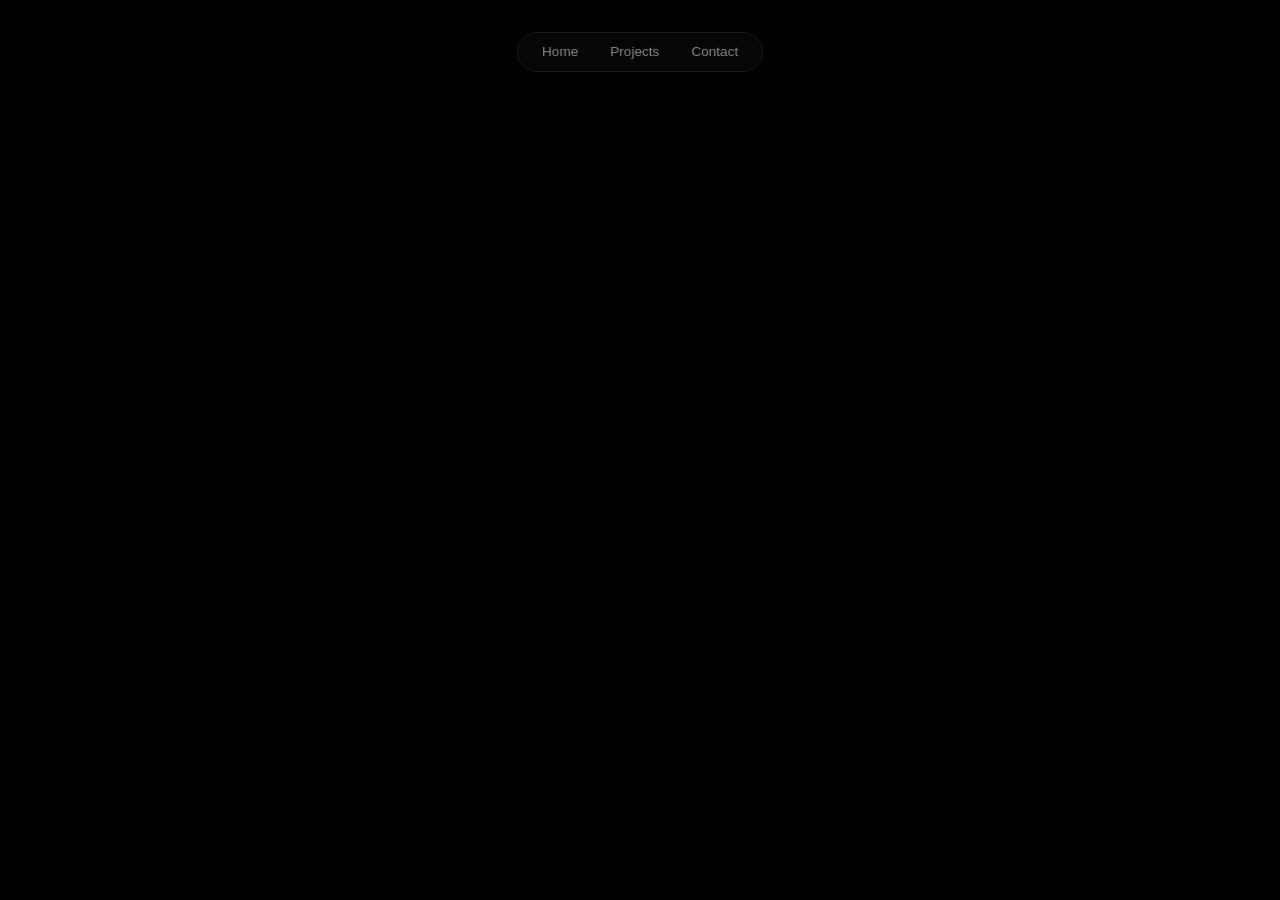
==== index.html @ b0d81fe2 "Update index.html" ====
<!DOCTYPE html>
<html lang="en">
<head>
    <meta charset="UTF-8">
    <meta name="viewport" content="width=device-width, initial-scale=1.0">
    <title>Dev Portfolio</title>
    <style>
        :root {
            --bg-color: #000000;
            --surface-color: #0a0a0a;
            --surface-border: #1f1f1f;
            --text-main: #f5f5f5;
            --text-muted: #888888;
            --accent-color: #ffffff; 
            --font-sans: 'Inter', -apple-system, BlinkMacSystemFont, "Segoe UI", Roboto, sans-serif;
            --font-mono: 'JetBrains Mono', 'Fira Code', 'Courier New', Courier, monospace;
        }

        * {
            margin: 0;
            padding: 0;
            box-sizing: border-box;
        }

        body {
            background-color: var(--bg-color);
            color: var(--text-main);
            font-family: var(--font-sans);
            line-height: 1.6;
            -webkit-font-smoothing: antialiased;
        }

        /* Floating Navbar (The Vercel App Vibe) */
        nav {
            position: fixed;
            top: 2rem;
            left: 50%;
            transform: translateX(-50%);
            background: rgba(10, 10, 10, 0.6);
            backdrop-filter: blur(12px);
            -webkit-backdrop-filter: blur(12px);
            border: 1px solid var(--surface-border);
            padding: 0.5rem 1.5rem;
            border-radius: 99px;
            z-index: 1000;
            display: flex;
            gap: 2rem;
            box-shadow: 0 4px 24px rgba(0,0,0,0.4);
        }

        .nav-links a {
            color: var(--text-muted);
            text-decoration: none;
            font-size: 0.85rem;
            font-weight: 500;
            transition: color 0.3s ease;
        }

        .nav-links a:hover {
            color: var(--text-main);
        }

        /* Layout & Containers */
        .container {
            max-width: 800px; /* Tighter width for that minimalist centered feel */
            margin: 0 auto;
            padding: 0 2rem;
        }

        section {
            padding: 8rem 0 4rem 0;
            min-height: 100vh;
            display: flex;
            flex-direction: column;
            justify-content: center;
        }

        /* Hero Section - Centered & Minimal */
        .hero {
            text-align: center;
            align-items: center;
        }

        .greeting {
            font-family: var(--font-mono);
            color: var(--text-muted);
            font-size: 0.9rem;
            margin-bottom: 1rem;
            letter-spacing: 0.05em;
        }

        .hero h1 {
            font-size: 4rem;
            font-weight: 700;
            line-height: 1.1;
            letter-spacing: -0.04em;
            margin-bottom: 1.5rem;
        }

        .hero p {
            color: var(--text-muted);
            font-size: 1.1rem;
            max-width: 500px;
            margin: 0 auto 2.5rem auto;
        }

        .btn {
            display: inline-block;
            padding: 0.75rem 1.5rem;
            background: var(--text-main);
            color: var(--bg-color);
            text-decoration: none;
            border-radius: 8px;
            font-weight: 500;
            font-size: 0.9rem;
            transition: transform 0.2s ease, opacity 0.2s ease;
        }

        .btn:hover {
            opacity: 0.9;
            transform: translateY(-2px);
        }

        /* Projects Layout */
        .section-header {
            margin-bottom: 3rem;
        }

        .section-header h2 {
            font-size: 2rem;
            letter-spacing: -0.02em;
        }

        .projects-grid {
            display: grid;
            grid-template-columns: repeat(auto-fit, minmax(320px, 1fr));
            gap: 1.5rem;
        }

        .project-card {
            background: var(--surface-color);
            border: 1px solid var(--surface-border);
            padding: 2rem;
            border-radius: 12px;
            text-decoration: none;
            color: inherit;
            display: flex;
            flex-direction: column;
            transition: border-color 0.3s ease, background 0.3s ease;
        }

        .project-card:hover {
            border-color: #444;
            background: #111;
        }

        .project-header {
            display: flex;
            justify-content: space-between;
            align-items: center;
            margin-bottom: 1rem;
        }

        .project-header h3 {
            font-size: 1.2rem;
            font-weight: 600;
        }

        .project-card p {
            color: var(--text-muted);
            font-size: 0.9rem;
            margin-bottom: 2rem;
            flex-grow: 1;
        }

        .tags {
            display: flex;
            flex-wrap: wrap;
            gap: 0.5rem;
        }

        .tag {
            font-family: var(--font-mono);
            font-size: 0.75rem;
            color: var(--text-muted);
        }
        
        .tag::before {
            content: '#';
            opacity: 0.5;
        }

        /* Footer */
        footer {
            text-align: center;
            padding: 4rem 0;
            border-top: 1px solid var(--surface-border);
            color: var(--text-muted);
            font-size: 0.9rem;
            margin-top: 4rem;
        }

        /* Responsive */
        @media (max-width: 600px) {
            nav {
                width: 90%;
                justify-content: center;
                gap: 1.2rem;
                padding: 0.75rem 1rem;
            }
            .hero h1 { font-size: 3rem; }
            section { min-height: auto; padding: 6rem 0; }
        }
    </style>
</head>
<body>

    <nav class="nav-links">
        <a href="#home">Home</a>
        <a href="#projects">Projects</a>
        <a href="#contact">Contact</a>
    </nav>
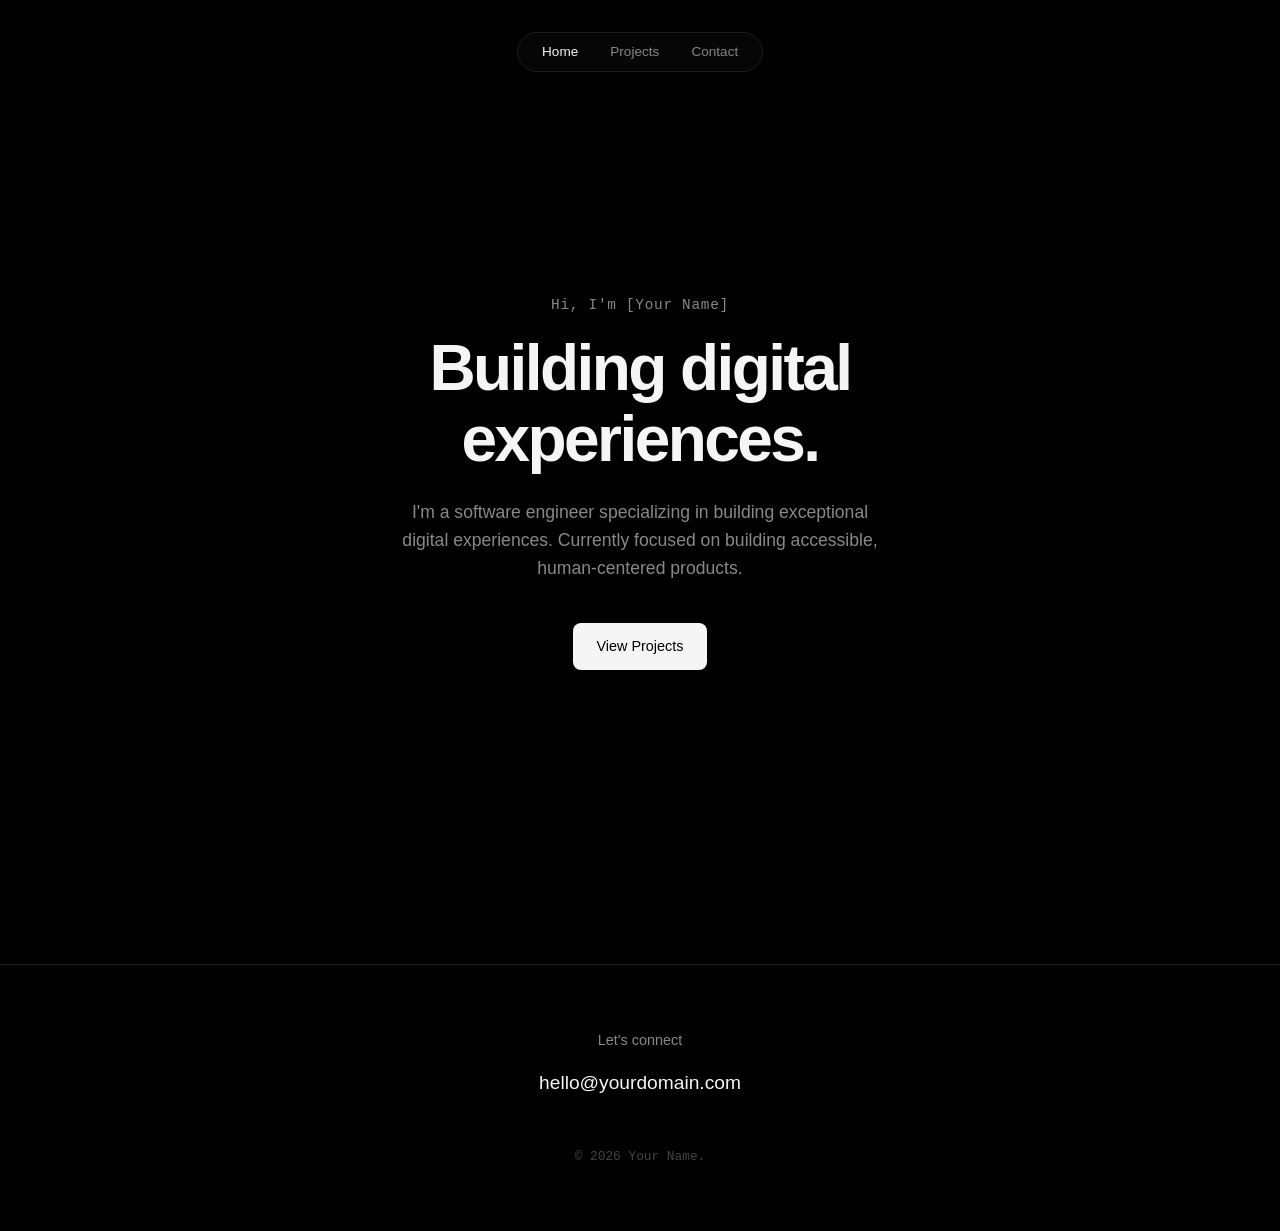
==== commit 7e7a9bc9: "Add files via upload" ====
--- a/index.html
+++ b/index.html
@@ -3,220 +3,31 @@
 <head>
     <meta charset="UTF-8">
     <meta name="viewport" content="width=device-width, initial-scale=1.0">
-    <title>Dev Portfolio</title>
-    <style>
-        :root {
-            --bg-color: #000000;
-            --surface-color: #0a0a0a;
-            --surface-border: #1f1f1f;
-            --text-main: #f5f5f5;
-            --text-muted: #888888;
-            --accent-color: #ffffff; 
-            --font-sans: 'Inter', -apple-system, BlinkMacSystemFont, "Segoe UI", Roboto, sans-serif;
-            --font-mono: 'JetBrains Mono', 'Fira Code', 'Courier New', Courier, monospace;
-        }
-
-        * {
-            margin: 0;
-            padding: 0;
-            box-sizing: border-box;
-        }
-
-        body {
-            background-color: var(--bg-color);
-            color: var(--text-main);
-            font-family: var(--font-sans);
-            line-height: 1.6;
-            -webkit-font-smoothing: antialiased;
-        }
-
-        /* Floating Navbar (The Vercel App Vibe) */
-        nav {
-            position: fixed;
-            top: 2rem;
-            left: 50%;
-            transform: translateX(-50%);
-            background: rgba(10, 10, 10, 0.6);
-            backdrop-filter: blur(12px);
-            -webkit-backdrop-filter: blur(12px);
-            border: 1px solid var(--surface-border);
-            padding: 0.5rem 1.5rem;
-            border-radius: 99px;
-            z-index: 1000;
-            display: flex;
-            gap: 2rem;
-            box-shadow: 0 4px 24px rgba(0,0,0,0.4);
-        }
-
-        .nav-links a {
-            color: var(--text-muted);
-            text-decoration: none;
-            font-size: 0.85rem;
-            font-weight: 500;
-            transition: color 0.3s ease;
-        }
-
-        .nav-links a:hover {
-            color: var(--text-main);
-        }
-
-        /* Layout & Containers */
-        .container {
-            max-width: 800px; /* Tighter width for that minimalist centered feel */
-            margin: 0 auto;
-            padding: 0 2rem;
-        }
-
-        section {
-            padding: 8rem 0 4rem 0;
-            min-height: 100vh;
-            display: flex;
-            flex-direction: column;
-            justify-content: center;
-        }
-
-        /* Hero Section - Centered & Minimal */
-        .hero {
-            text-align: center;
-            align-items: center;
-        }
-
-        .greeting {
-            font-family: var(--font-mono);
-            color: var(--text-muted);
-            font-size: 0.9rem;
-            margin-bottom: 1rem;
-            letter-spacing: 0.05em;
-        }
-
-        .hero h1 {
-            font-size: 4rem;
-            font-weight: 700;
-            line-height: 1.1;
-            letter-spacing: -0.04em;
-            margin-bottom: 1.5rem;
-        }
-
-        .hero p {
-            color: var(--text-muted);
-            font-size: 1.1rem;
-            max-width: 500px;
-            margin: 0 auto 2.5rem auto;
-        }
-
-        .btn {
-            display: inline-block;
-            padding: 0.75rem 1.5rem;
-            background: var(--text-main);
-            color: var(--bg-color);
-            text-decoration: none;
-            border-radius: 8px;
-            font-weight: 500;
-            font-size: 0.9rem;
-            transition: transform 0.2s ease, opacity 0.2s ease;
-        }
-
-        .btn:hover {
-            opacity: 0.9;
-            transform: translateY(-2px);
-        }
-
-        /* Projects Layout */
-        .section-header {
-            margin-bottom: 3rem;
-        }
-
-        .section-header h2 {
-            font-size: 2rem;
-            letter-spacing: -0.02em;
-        }
-
-        .projects-grid {
-            display: grid;
-            grid-template-columns: repeat(auto-fit, minmax(320px, 1fr));
-            gap: 1.5rem;
-        }
-
-        .project-card {
-            background: var(--surface-color);
-            border: 1px solid var(--surface-border);
-            padding: 2rem;
-            border-radius: 12px;
-            text-decoration: none;
-            color: inherit;
-            display: flex;
-            flex-direction: column;
-            transition: border-color 0.3s ease, background 0.3s ease;
-        }
-
-        .project-card:hover {
-            border-color: #444;
-            background: #111;
-        }
-
-        .project-header {
-            display: flex;
-            justify-content: space-between;
-            align-items: center;
-            margin-bottom: 1rem;
-        }
-
-        .project-header h3 {
-            font-size: 1.2rem;
-            font-weight: 600;
-        }
-
-        .project-card p {
-            color: var(--text-muted);
-            font-size: 0.9rem;
-            margin-bottom: 2rem;
-            flex-grow: 1;
-        }
-
-        .tags {
-            display: flex;
-            flex-wrap: wrap;
-            gap: 0.5rem;
-        }
-
-        .tag {
-            font-family: var(--font-mono);
-            font-size: 0.75rem;
-            color: var(--text-muted);
-        }
-        
-        .tag::before {
-            content: '#';
-            opacity: 0.5;
-        }
-
-        /* Footer */
-        footer {
-            text-align: center;
-            padding: 4rem 0;
-            border-top: 1px solid var(--surface-border);
-            color: var(--text-muted);
-            font-size: 0.9rem;
-            margin-top: 4rem;
-        }
-
-        /* Responsive */
-        @media (max-width: 600px) {
-            nav {
-                width: 90%;
-                justify-content: center;
-                gap: 1.2rem;
-                padding: 0.75rem 1rem;
-            }
-            .hero h1 { font-size: 3rem; }
-            section { min-height: auto; padding: 6rem 0; }
-        }
-    </style>
+    <title>Dev Portfolio | Home</title>
+    <link rel="stylesheet" href="styles.css">
 </head>
 <body>
 
     <nav class="nav-links">
-        <a href="#home">Home</a>
-        <a href="#projects">Projects</a>
+        <a href="index.html" class="active">Home</a>
+        <a href="projects.html">Projects</a>
         <a href="#contact">Contact</a>
     </nav>
+
+    <div class="container">
+        <section class="hero">
+            <div class="greeting">Hi, I'm [Your Name]</div>
+            <h1>Building digital<br>experiences.</h1>
+            <p>I'm a software engineer specializing in building exceptional digital experiences. Currently focused on building accessible, human-centered products.</p>
+            <a href="projects.html" class="btn">View Projects</a>
+        </section>
+    </div>
+
+    <footer id="contact">
+        <p style="margin-bottom: 1rem;">Let's connect</p>
+        <a href="mailto:hello@yourdomain.com" style="color: var(--text-main); text-decoration: none; font-size: 1.2rem; font-weight: 500;">hello@yourdomain.com</a>
+        <p style="margin-top: 3rem; font-family: var(--font-mono); font-size: 0.8rem; opacity: 0.5;">© 2026 Your Name.</p>
+    </footer>
+
+</body>
+</html>
--- a/styles.css
+++ b/styles.css
@@ -0,0 +1,213 @@
+/* styles.css */
+:root {
+    --bg-color: #000000;
+    --surface-color: #0a0a0a;
+    --surface-border: #1f1f1f;
+    --text-main: #f5f5f5;
+    --text-muted: #888888;
+    --accent-color: #ffffff; 
+    --font-sans: 'Inter', -apple-system, BlinkMacSystemFont, "Segoe UI", Roboto, sans-serif;
+    --font-mono: 'JetBrains Mono', 'Fira Code', 'Courier New', Courier, monospace;
+}
+
+* {
+    margin: 0;
+    padding: 0;
+    box-sizing: border-box;
+}
+
+body {
+    background-color: var(--bg-color);
+    color: var(--text-main);
+    font-family: var(--font-sans);
+    line-height: 1.6;
+    -webkit-font-smoothing: antialiased;
+}
+
+/* Floating Navbar */
+nav {
+    position: fixed;
+    top: 2rem;
+    left: 50%;
+    transform: translateX(-50%);
+    background: rgba(10, 10, 10, 0.6);
+    backdrop-filter: blur(12px);
+    -webkit-backdrop-filter: blur(12px);
+    border: 1px solid var(--surface-border);
+    padding: 0.5rem 1.5rem;
+    border-radius: 99px;
+    z-index: 1000;
+    display: flex;
+    gap: 2rem;
+    box-shadow: 0 4px 24px rgba(0,0,0,0.4);
+}
+
+.nav-links a {
+    color: var(--text-muted);
+    text-decoration: none;
+    font-size: 0.85rem;
+    font-weight: 500;
+    transition: color 0.3s ease;
+}
+
+.nav-links a:hover, .nav-links a.active {
+    color: var(--text-main);
+}
+
+/* Layout & Containers */
+.container {
+    max-width: 800px; 
+    margin: 0 auto;
+    padding: 0 2rem;
+}
+
+section {
+    padding: 8rem 0 4rem 0;
+    min-height: 100vh;
+    display: flex;
+    flex-direction: column;
+    justify-content: center;
+}
+
+/* Hero Section */
+.hero {
+    text-align: center;
+    align-items: center;
+}
+
+.greeting {
+    font-family: var(--font-mono);
+    color: var(--text-muted);
+    font-size: 0.9rem;
+    margin-bottom: 1rem;
+    letter-spacing: 0.05em;
+}
+
+.hero h1 {
+    font-size: 4rem;
+    font-weight: 700;
+    line-height: 1.1;
+    letter-spacing: -0.04em;
+    margin-bottom: 1.5rem;
+}
+
+.hero p {
+    color: var(--text-muted);
+    font-size: 1.1rem;
+    max-width: 500px;
+    margin: 0 auto 2.5rem auto;
+}
+
+.btn {
+    display: inline-block;
+    padding: 0.75rem 1.5rem;
+    background: var(--text-main);
+    color: var(--bg-color);
+    text-decoration: none;
+    border-radius: 8px;
+    font-weight: 500;
+    font-size: 0.9rem;
+    transition: transform 0.2s ease, opacity 0.2s ease;
+}
+
+.btn:hover {
+    opacity: 0.9;
+    transform: translateY(-2px);
+}
+
+/* Projects Layout */
+.section-header {
+    margin-bottom: 3rem;
+    text-align: left;
+}
+
+.section-header h1 {
+    font-size: 3rem;
+    letter-spacing: -0.02em;
+    margin-bottom: 0.5rem;
+}
+
+.section-header p {
+    color: var(--text-muted);
+}
+
+.projects-grid {
+    display: grid;
+    grid-template-columns: repeat(auto-fit, minmax(320px, 1fr));
+    gap: 1.5rem;
+}
+
+.project-card {
+    background: var(--surface-color);
+    border: 1px solid var(--surface-border);
+    padding: 2rem;
+    border-radius: 12px;
+    text-decoration: none;
+    color: inherit;
+    display: flex;
+    flex-direction: column;
+    transition: border-color 0.3s ease, background 0.3s ease;
+}
+
+.project-card:hover {
+    border-color: #444;
+    background: #111;
+}
+
+.project-header {
+    display: flex;
+    justify-content: space-between;
+    align-items: center;
+    margin-bottom: 1rem;
+}
+
+.project-header h3 {
+    font-size: 1.2rem;
+    font-weight: 600;
+}
+
+.project-card p {
+    color: var(--text-muted);
+    font-size: 0.9rem;
+    margin-bottom: 2rem;
+    flex-grow: 1;
+}
+
+.tags {
+    display: flex;
+    flex-wrap: wrap;
+    gap: 0.5rem;
+}
+
+.tag {
+    font-family: var(--font-mono);
+    font-size: 0.75rem;
+    color: var(--text-muted);
+}
+
+.tag::before {
+    content: '#';
+    opacity: 0.5;
+}
+
+/* Footer */
+footer {
+    text-align: center;
+    padding: 4rem 0;
+    border-top: 1px solid var(--surface-border);
+    color: var(--text-muted);
+    font-size: 0.9rem;
+    margin-top: 4rem;
+}
+
+/* Responsive */
+@media (max-width: 600px) {
+    nav {
+        width: 90%;
+        justify-content: center;
+        gap: 1.2rem;
+        padding: 0.75rem 1rem;
+    }
+    .hero h1 { font-size: 3rem; }
+    section { min-height: auto; padding: 8rem 0 4rem 0; }
+}
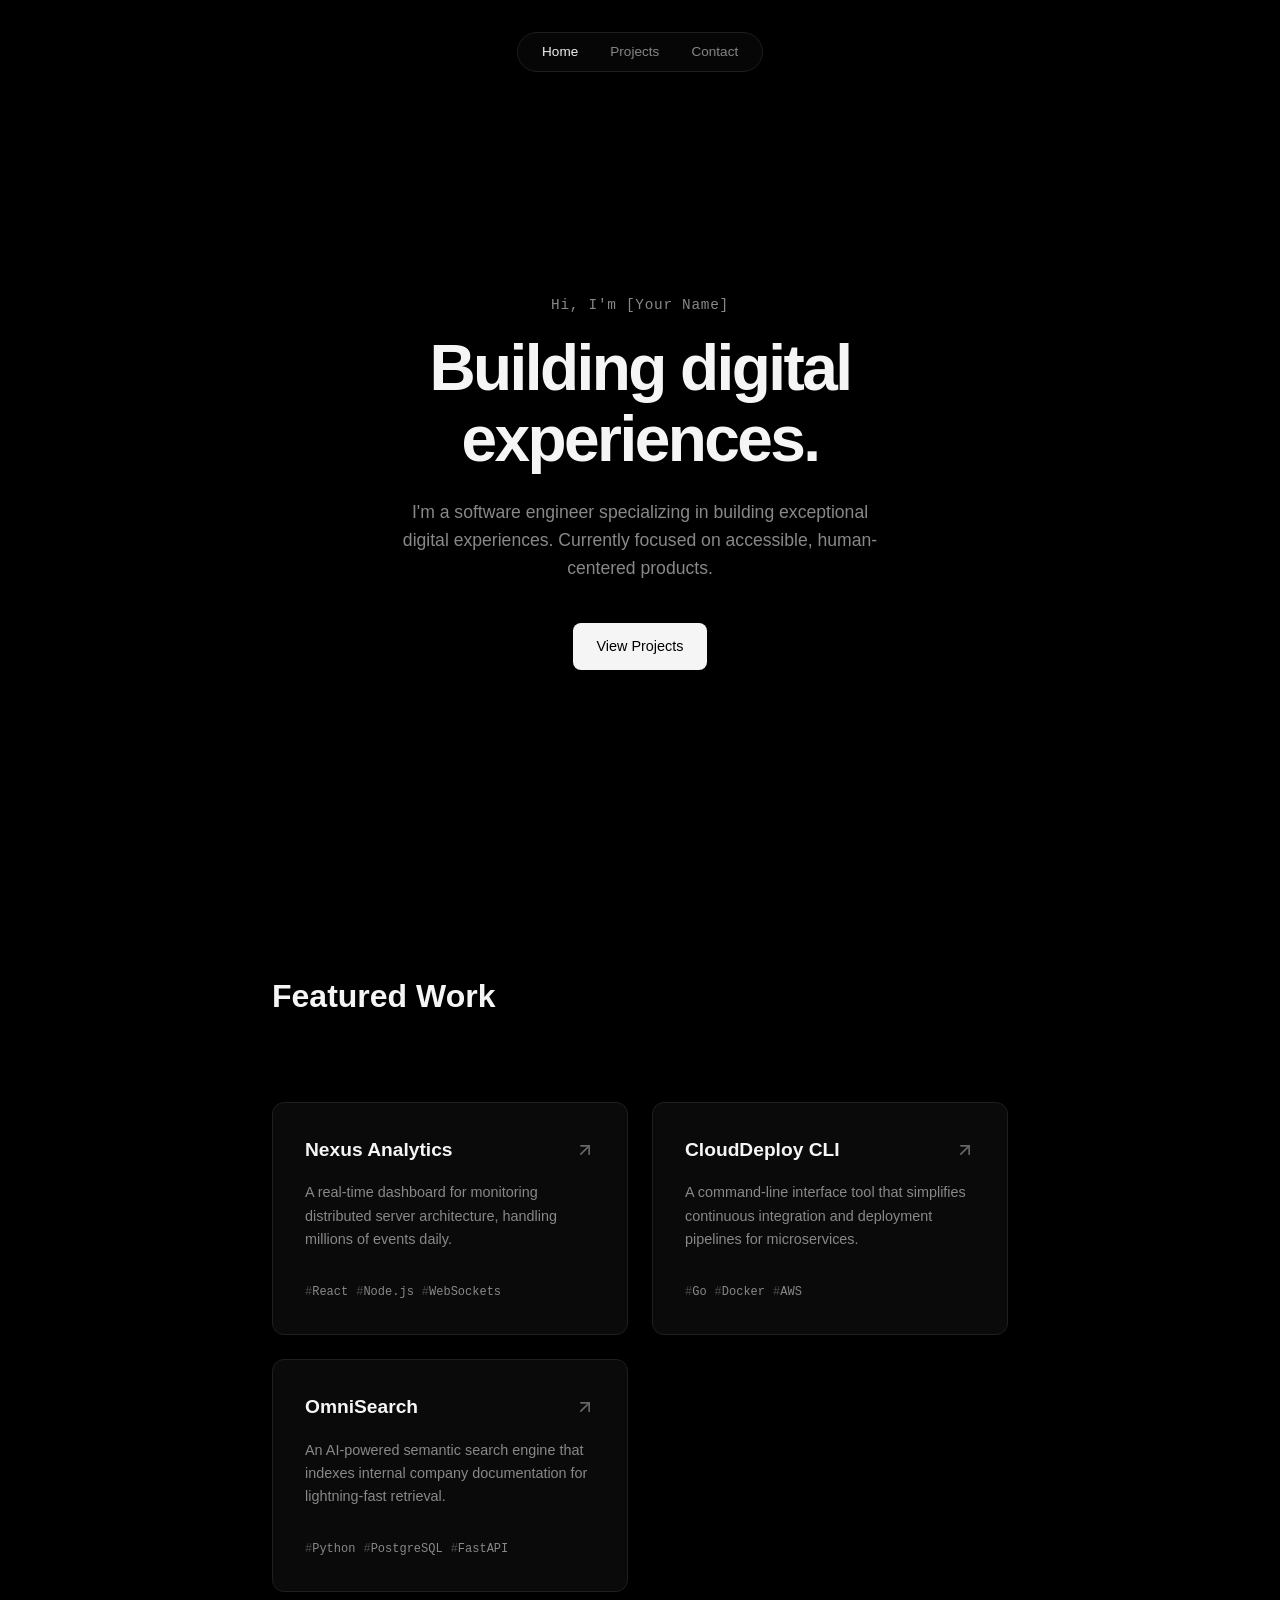
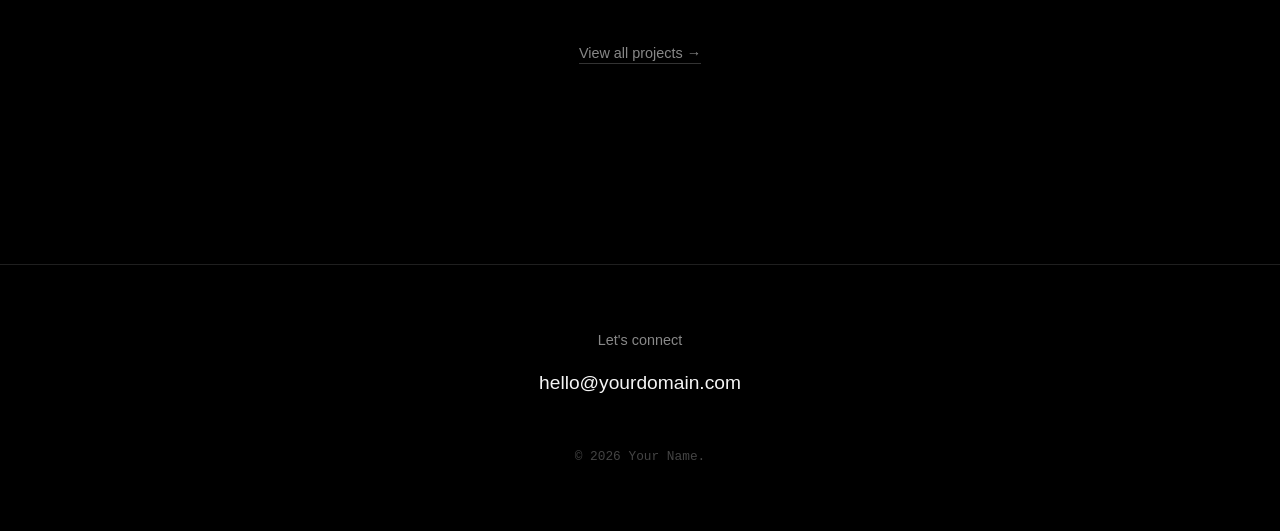
==== commit 80332517: "Update index.html" ====
--- a/index.html
+++ b/index.html
@@ -4,6 +4,7 @@
     <meta charset="UTF-8">
     <meta name="viewport" content="width=device-width, initial-scale=1.0">
     <title>Dev Portfolio | Home</title>
+    <link rel="icon" href="data:image/svg+xml,<svg xmlns=%22http://www.w3.org/2000/svg%22 viewBox=%220 0 100 100%22><text y=%22.9em%22 font-size=%2290%22>💻</text></svg>">
     <link rel="stylesheet" href="styles.css">
 </head>
 <body>
@@ -18,8 +19,58 @@
         <section class="hero">
             <div class="greeting">Hi, I'm [Your Name]</div>
             <h1>Building digital<br>experiences.</h1>
-            <p>I'm a software engineer specializing in building exceptional digital experiences. Currently focused on building accessible, human-centered products.</p>
+            <p>I'm a software engineer specializing in building exceptional digital experiences. Currently focused on accessible, human-centered products.</p>
             <a href="projects.html" class="btn">View Projects</a>
+        </section>
+
+        <section id="projects" style="padding-top: 0;">
+            <div class="section-header">
+                <h2 style="font-size: 2rem; margin-bottom: 2rem;">Featured Work</h2>
+            </div>
+            
+            <div class="projects-grid">
+                <a href="#" class="project-card">
+                    <div class="project-header">
+                        <h3>Nexus Analytics</h3>
+                        <svg width="20" height="20" viewBox="0 0 24 24" fill="none" stroke="currentColor" stroke-width="2" stroke-linecap="round" stroke-linejoin="round" style="color: #666;"><line x1="7" y1="17" x2="17" y2="7"></line><polyline points="7 7 17 7 17 17"></polyline></svg>
+                    </div>
+                    <p>A real-time dashboard for monitoring distributed server architecture, handling millions of events daily.</p>
+                    <div class="tags">
+                        <span class="tag">React</span>
+                        <span class="tag">Node.js</span>
+                        <span class="tag">WebSockets</span>
+                    </div>
+                </a>
+
+                <a href="#" class="project-card">
+                    <div class="project-header">
+                        <h3>CloudDeploy CLI</h3>
+                        <svg width="20" height="20" viewBox="0 0 24 24" fill="none" stroke="currentColor" stroke-width="2" stroke-linecap="round" stroke-linejoin="round" style="color: #666;"><line x1="7" y1="17" x2="17" y2="7"></line><polyline points="7 7 17 7 17 17"></polyline></svg>
+                    </div>
+                    <p>A command-line interface tool that simplifies continuous integration and deployment pipelines for microservices.</p>
+                    <div class="tags">
+                        <span class="tag">Go</span>
+                        <span class="tag">Docker</span>
+                        <span class="tag">AWS</span>
+                    </div>
+                </a>
+
+                <a href="#" class="project-card">
+                    <div class="project-header">
+                        <h3>OmniSearch</h3>
+                        <svg width="20" height="20" viewBox="0 0 24 24" fill="none" stroke="currentColor" stroke-width="2" stroke-linecap="round" stroke-linejoin="round" style="color: #666;"><line x1="7" y1="17" x2="17" y2="7"></line><polyline points="7 7 17 7 17 17"></polyline></svg>
+                    </div>
+                    <p>An AI-powered semantic search engine that indexes internal company documentation for lightning-fast retrieval.</p>
+                    <div class="tags">
+                        <span class="tag">Python</span>
+                        <span class="tag">PostgreSQL</span>
+                        <span class="tag">FastAPI</span>
+                    </div>
+                </a>
+            </div>
+            <div style="text-align: center; margin-top: 3rem;">
+                <a href="projects.html" style="color: var(--text-muted); text-decoration: none; font-size: 0.9rem; border-bottom: 1px solid #333; padding-bottom: 2px;">View all projects →</a>
+            </div>
         </section>
     </div>
 
@@ -30,4 +81,4 @@
     </footer>
 
 </body>
-</html>+</html>
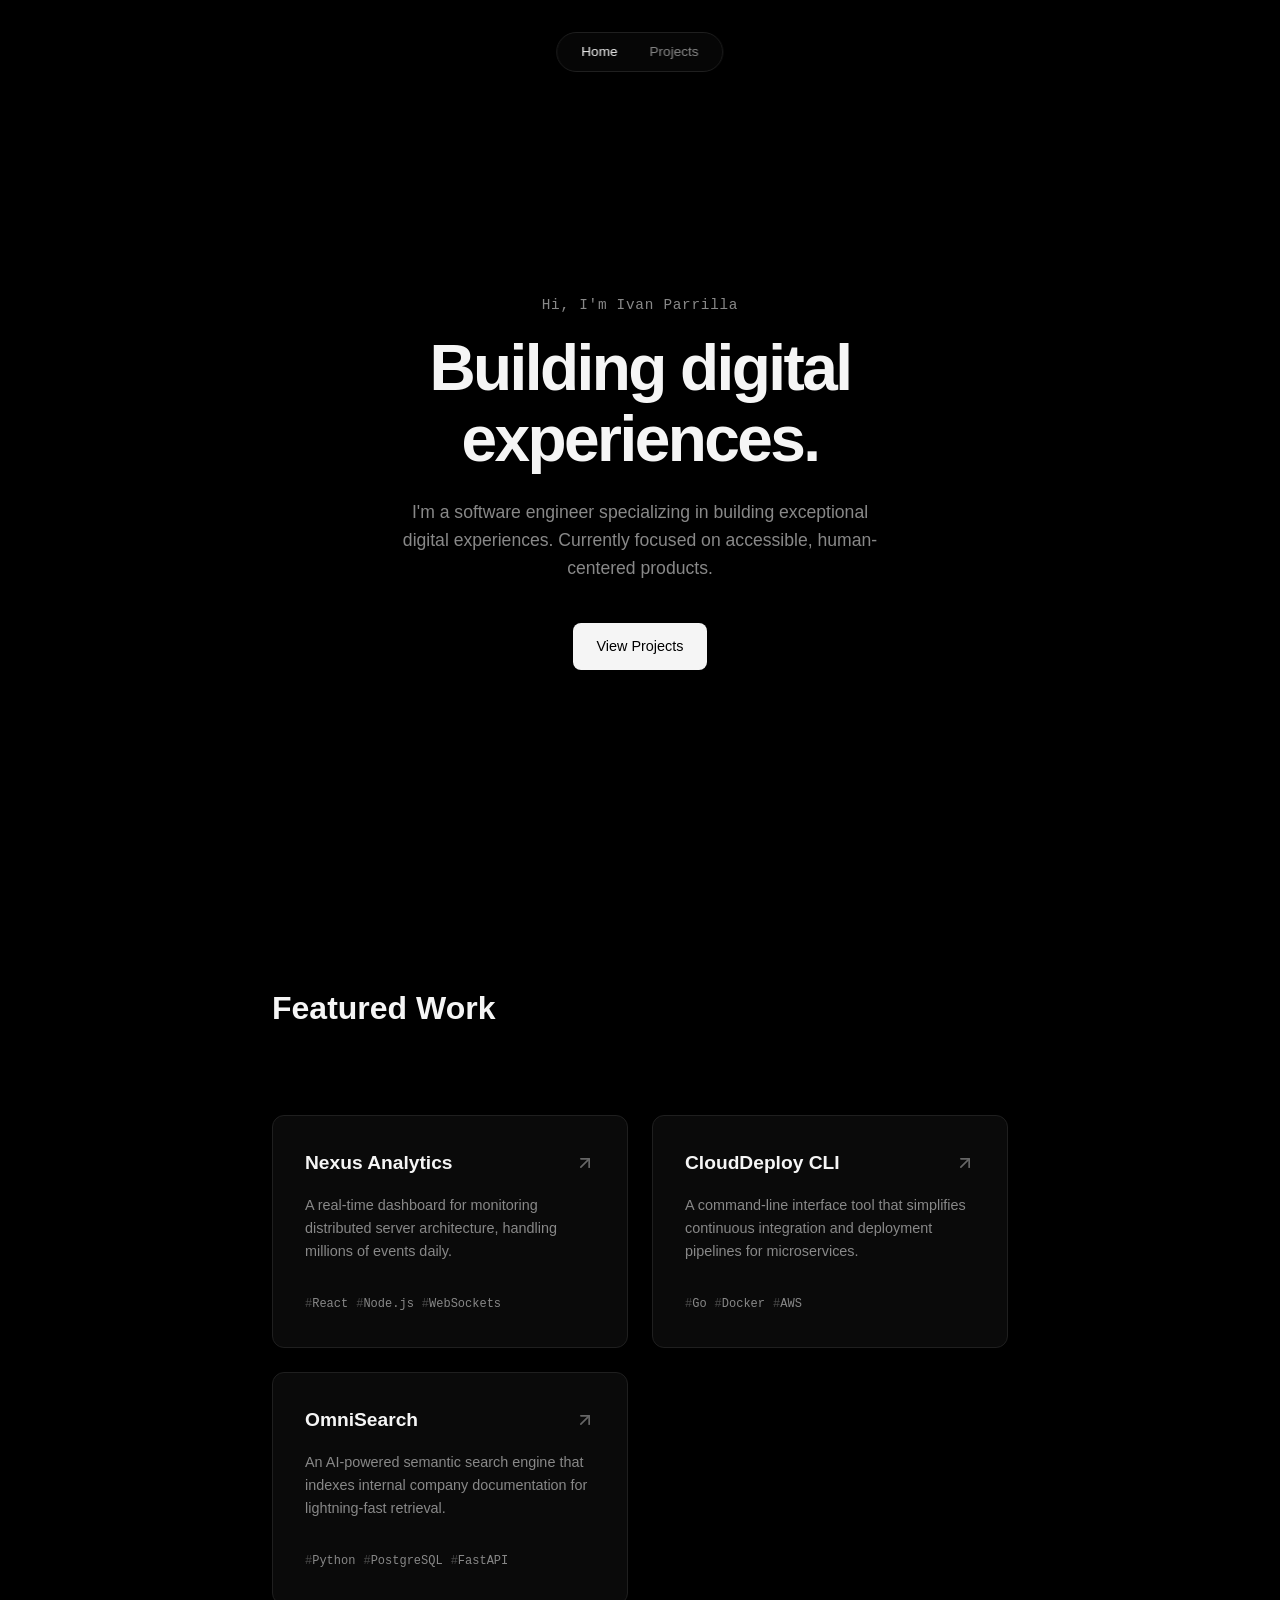
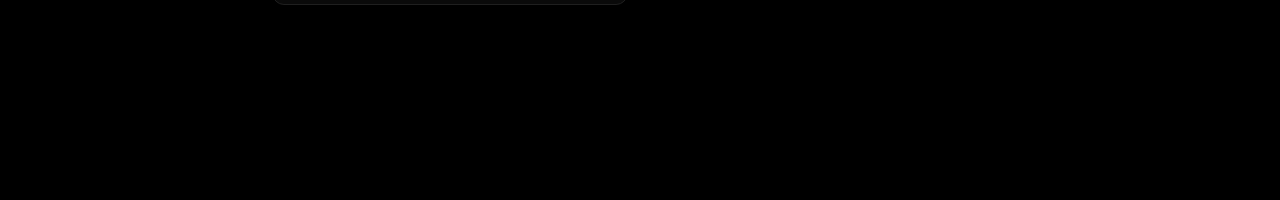
==== commit 83dd5b39: "Update index.html" ====
--- a/index.html
+++ b/index.html
@@ -3,7 +3,7 @@
 <head>
     <meta charset="UTF-8">
     <meta name="viewport" content="width=device-width, initial-scale=1.0">
-    <title>Dev Portfolio | Home</title>
+    <title>Ivan Parrilla | Home</title>
     <link rel="icon" href="data:image/svg+xml,<svg xmlns=%22http://www.w3.org/2000/svg%22 viewBox=%220 0 100 100%22><text y=%22.9em%22 font-size=%2290%22>💻</text></svg>">
     <link rel="stylesheet" href="styles.css">
 </head>
@@ -12,12 +12,11 @@
     <nav class="nav-links">
         <a href="index.html" class="active">Home</a>
         <a href="projects.html">Projects</a>
-        <a href="#contact">Contact</a>
     </nav>
 
     <div class="container">
         <section class="hero">
-            <div class="greeting">Hi, I'm [Your Name]</div>
+            <div class="greeting">Hi, I'm Ivan Parrilla</div>
             <h1>Building digital<br>experiences.</h1>
             <p>I'm a software engineer specializing in building exceptional digital experiences. Currently focused on accessible, human-centered products.</p>
             <a href="projects.html" class="btn">View Projects</a>
@@ -69,16 +68,4 @@
                 </a>
             </div>
             <div style="text-align: center; margin-top: 3rem;">
-                <a href="projects.html" style="color: var(--text-muted); text-decoration: none; font-size: 0.9rem; border-bottom: 1px solid #333; padding-bottom: 2px;">View all projects →</a>
-            </div>
-        </section>
-    </div>
-
-    <footer id="contact">
-        <p style="margin-bottom: 1rem;">Let's connect</p>
-        <a href="mailto:hello@yourdomain.com" style="color: var(--text-main); text-decoration: none; font-size: 1.2rem; font-weight: 500;">hello@yourdomain.com</a>
-        <p style="margin-top: 3rem; font-family: var(--font-mono); font-size: 0.8rem; opacity: 0.5;">© 2026 Your Name.</p>
-    </footer>
-
-</body>
-</html>
+                <a
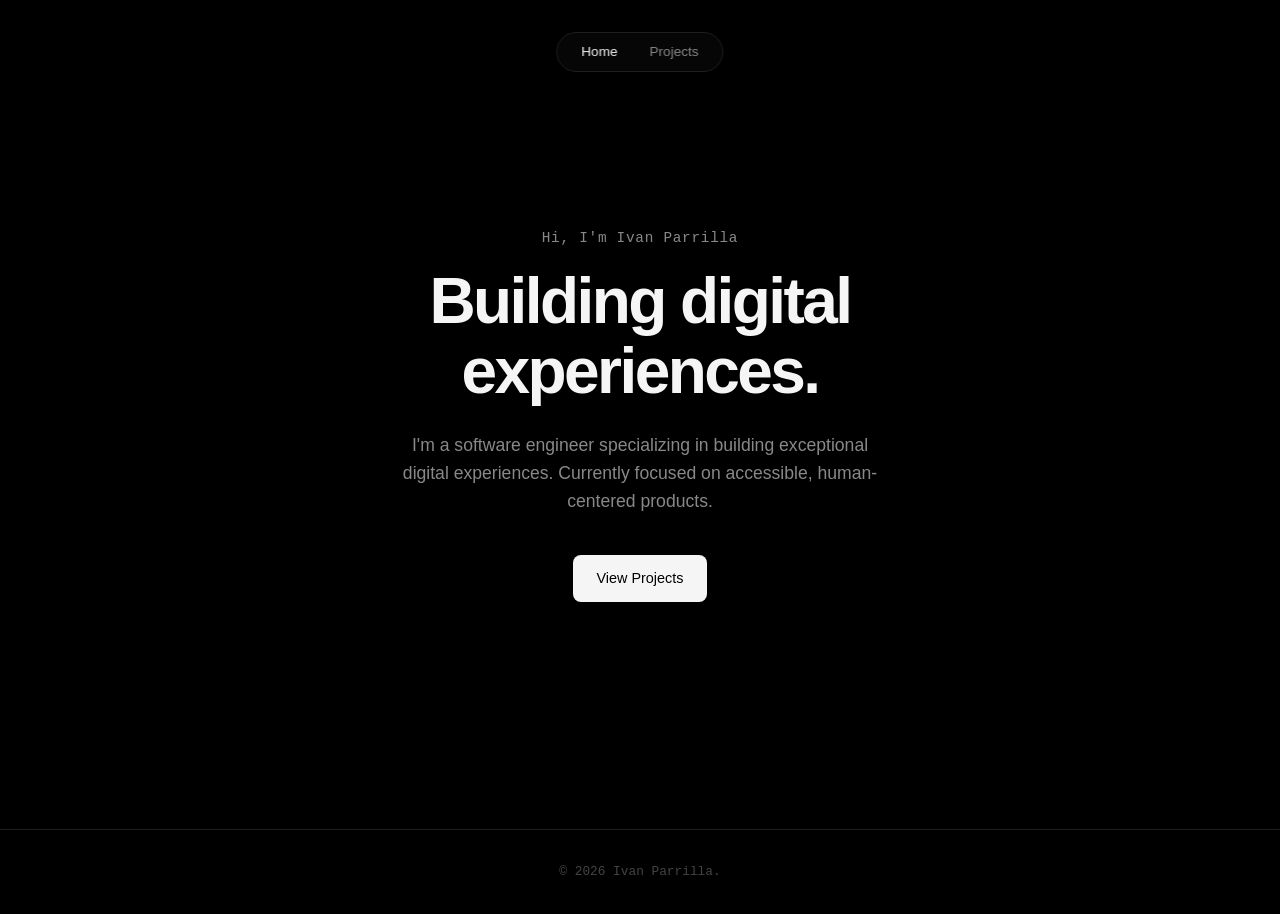
==== commit b43b9dea: "Update index.html" ====
--- a/index.html
+++ b/index.html
@@ -15,57 +15,17 @@
     </nav>
 
     <div class="container">
-        <section class="hero">
+        <section class="hero" style="min-height: 85vh;">
             <div class="greeting">Hi, I'm Ivan Parrilla</div>
             <h1>Building digital<br>experiences.</h1>
             <p>I'm a software engineer specializing in building exceptional digital experiences. Currently focused on accessible, human-centered products.</p>
             <a href="projects.html" class="btn">View Projects</a>
         </section>
+    </div>
 
-        <section id="projects" style="padding-top: 0;">
-            <div class="section-header">
-                <h2 style="font-size: 2rem; margin-bottom: 2rem;">Featured Work</h2>
-            </div>
-            
-            <div class="projects-grid">
-                <a href="#" class="project-card">
-                    <div class="project-header">
-                        <h3>Nexus Analytics</h3>
-                        <svg width="20" height="20" viewBox="0 0 24 24" fill="none" stroke="currentColor" stroke-width="2" stroke-linecap="round" stroke-linejoin="round" style="color: #666;"><line x1="7" y1="17" x2="17" y2="7"></line><polyline points="7 7 17 7 17 17"></polyline></svg>
-                    </div>
-                    <p>A real-time dashboard for monitoring distributed server architecture, handling millions of events daily.</p>
-                    <div class="tags">
-                        <span class="tag">React</span>
-                        <span class="tag">Node.js</span>
-                        <span class="tag">WebSockets</span>
-                    </div>
-                </a>
+    <footer style="text-align: center; padding: 2rem 0; border-top: 1px solid var(--surface-border);">
+        <p style="font-family: var(--font-mono); font-size: 0.8rem; opacity: 0.5;">© 2026 Ivan Parrilla.</p>
+    </footer>
 
-                <a href="#" class="project-card">
-                    <div class="project-header">
-                        <h3>CloudDeploy CLI</h3>
-                        <svg width="20" height="20" viewBox="0 0 24 24" fill="none" stroke="currentColor" stroke-width="2" stroke-linecap="round" stroke-linejoin="round" style="color: #666;"><line x1="7" y1="17" x2="17" y2="7"></line><polyline points="7 7 17 7 17 17"></polyline></svg>
-                    </div>
-                    <p>A command-line interface tool that simplifies continuous integration and deployment pipelines for microservices.</p>
-                    <div class="tags">
-                        <span class="tag">Go</span>
-                        <span class="tag">Docker</span>
-                        <span class="tag">AWS</span>
-                    </div>
-                </a>
-
-                <a href="#" class="project-card">
-                    <div class="project-header">
-                        <h3>OmniSearch</h3>
-                        <svg width="20" height="20" viewBox="0 0 24 24" fill="none" stroke="currentColor" stroke-width="2" stroke-linecap="round" stroke-linejoin="round" style="color: #666;"><line x1="7" y1="17" x2="17" y2="7"></line><polyline points="7 7 17 7 17 17"></polyline></svg>
-                    </div>
-                    <p>An AI-powered semantic search engine that indexes internal company documentation for lightning-fast retrieval.</p>
-                    <div class="tags">
-                        <span class="tag">Python</span>
-                        <span class="tag">PostgreSQL</span>
-                        <span class="tag">FastAPI</span>
-                    </div>
-                </a>
-            </div>
-            <div style="text-align: center; margin-top: 3rem;">
-                <a
+</body>
+</html>
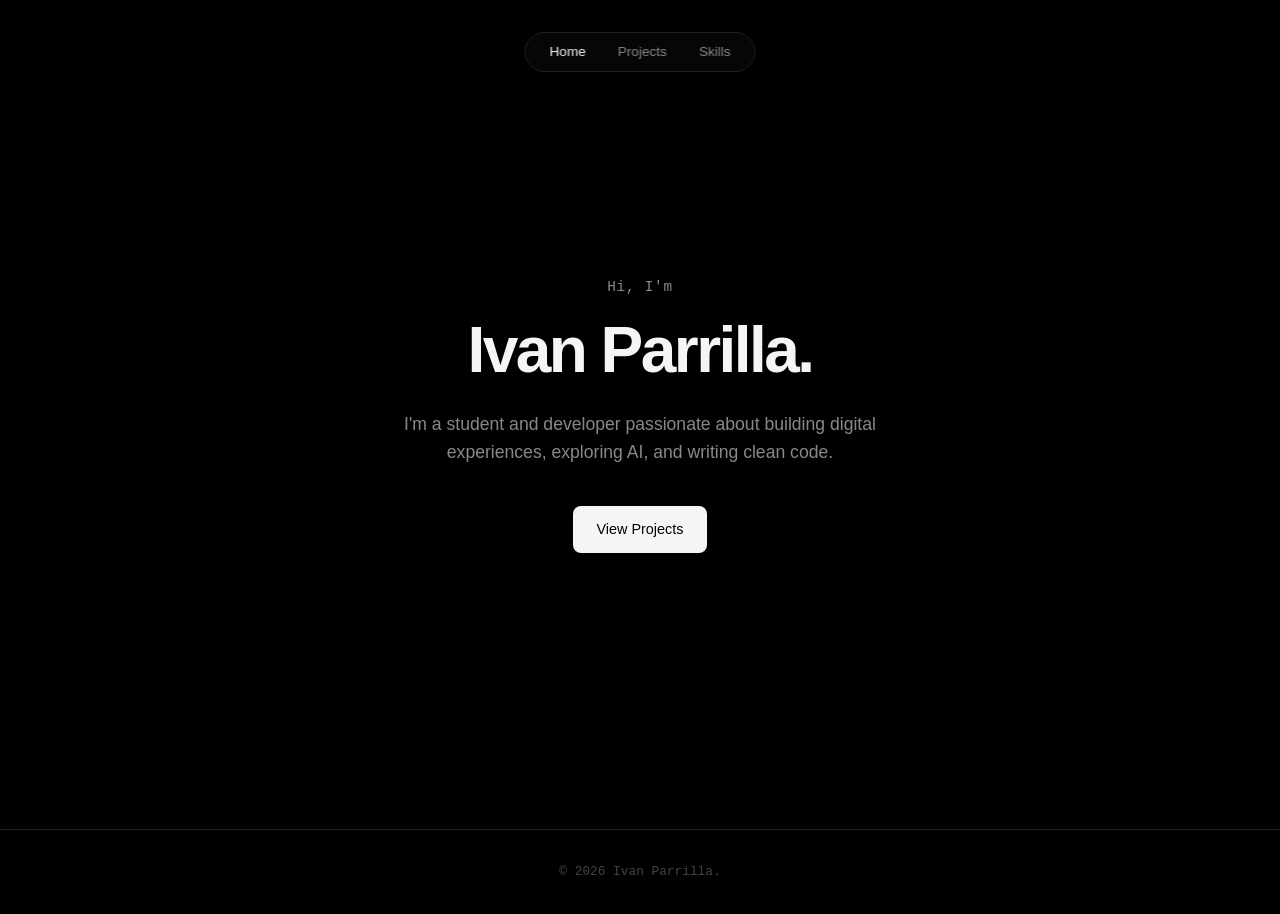
==== commit 5dcd6889: "Update index.html" ====
--- a/index.html
+++ b/index.html
@@ -12,13 +12,14 @@
     <nav class="nav-links">
         <a href="index.html" class="active">Home</a>
         <a href="projects.html">Projects</a>
+        <a href="skills.html">Skills</a>
     </nav>
 
     <div class="container">
         <section class="hero" style="min-height: 85vh;">
-            <div class="greeting">Hi, I'm Ivan Parrilla</div>
-            <h1>Building digital<br>experiences.</h1>
-            <p>I'm a software engineer specializing in building exceptional digital experiences. Currently focused on accessible, human-centered products.</p>
+            <div class="greeting">Hi, I'm</div>
+            <h1>Ivan Parrilla.</h1>
+            <p>I'm a student and developer passionate about building digital experiences, exploring AI, and writing clean code.</p>
             <a href="projects.html" class="btn">View Projects</a>
         </section>
     </div>
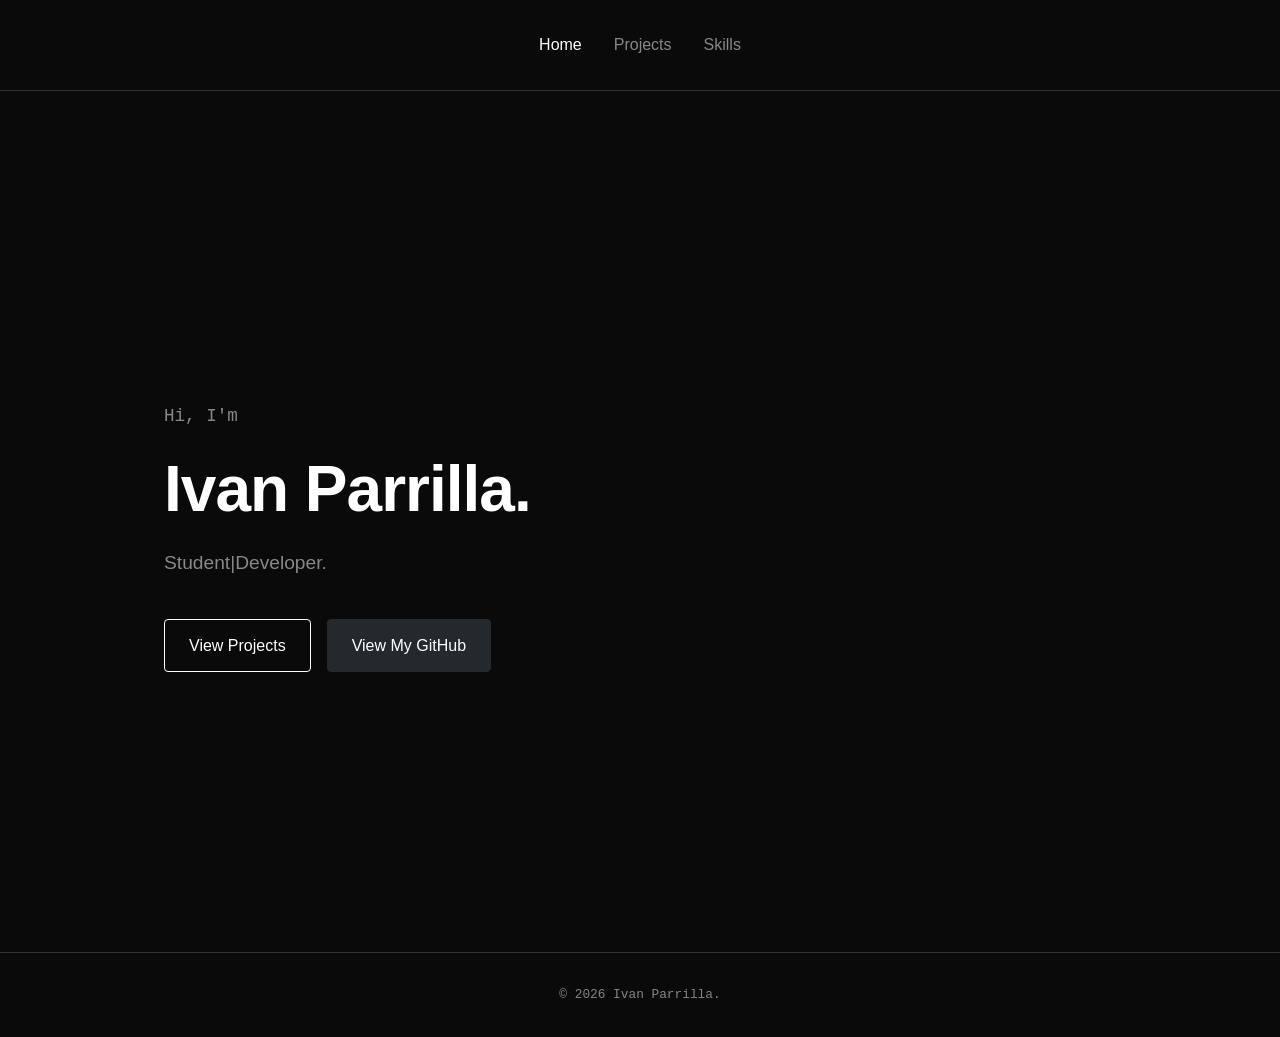
==== commit 98e8ca3b: "Update index.html" ====
--- a/index.html
+++ b/index.html
@@ -19,8 +19,13 @@
         <section class="hero" style="min-height: 85vh;">
             <div class="greeting">Hi, I'm</div>
             <h1>Ivan Parrilla.</h1>
-            <p>I'm a student and developer passionate about building digital experiences, exploring AI, and writing clean code.</p>
-            <a href="projects.html" class="btn">View Projects</a>
+            <p>Student|Developer.</p>
+            
+            <div style="display: flex; gap: 1rem; margin-top: 1rem;">
+                <a href="projects.html" class="btn">View Projects</a>
+                <a href="https://github.com/i-parrilla" target="_blank" class="btn" style="background-color: #24292e; color: #ffffff; border-color: #24292e;">View My GitHub</a>
+            </div>
+            
         </section>
     </div>
 
--- a/styles.css
+++ b/styles.css
@@ -1,13 +1,12 @@
-/* styles.css */
+/* --- BASE STYLES & VARIABLES --- */
 :root {
-    --bg-color: #000000;
-    --surface-color: #0a0a0a;
-    --surface-border: #1f1f1f;
-    --text-main: #f5f5f5;
+    --bg-color: #0a0a0a;
+    --surface-color: #111111;
+    --surface-border: #333333;
+    --text-main: #ffffff;
     --text-muted: #888888;
-    --accent-color: #ffffff; 
-    --font-sans: 'Inter', -apple-system, BlinkMacSystemFont, "Segoe UI", Roboto, sans-serif;
-    --font-mono: 'JetBrains Mono', 'Fira Code', 'Courier New', Courier, monospace;
+    --font-sans: -apple-system, BlinkMacSystemFont, "Segoe UI", Roboto, Helvetica, Arial, sans-serif;
+    --font-mono: "SFMono-Regular", Consolas, "Liberation Mono", Menlo, monospace;
 }
 
 * {
@@ -21,193 +20,203 @@
     color: var(--text-main);
     font-family: var(--font-sans);
     line-height: 1.6;
-    -webkit-font-smoothing: antialiased;
-}
-
-/* Floating Navbar */
-nav {
-    position: fixed;
-    top: 2rem;
-    left: 50%;
-    transform: translateX(-50%);
-    background: rgba(10, 10, 10, 0.6);
-    backdrop-filter: blur(12px);
-    -webkit-backdrop-filter: blur(12px);
-    border: 1px solid var(--surface-border);
-    padding: 0.5rem 1.5rem;
-    border-radius: 99px;
-    z-index: 1000;
-    display: flex;
+}
+
+.container {
+    max-width: 1000px;
+    margin: 0 auto;
+    padding: 2rem 1.5rem;
+}
+
+/* --- NAVIGATION --- */
+.nav-links {
+    display: flex;
+    justify-content: center;
     gap: 2rem;
-    box-shadow: 0 4px 24px rgba(0,0,0,0.4);
+    padding: 2rem 0;
+    border-bottom: 1px solid var(--surface-border);
+    margin-bottom: 2rem;
 }
 
 .nav-links a {
     color: var(--text-muted);
     text-decoration: none;
-    font-size: 0.85rem;
     font-weight: 500;
-    transition: color 0.3s ease;
+    transition: color 0.3s;
 }
 
 .nav-links a:hover, .nav-links a.active {
     color: var(--text-main);
 }
 
-/* Layout & Containers */
-.container {
-    max-width: 800px; 
-    margin: 0 auto;
-    padding: 0 2rem;
-}
-
-section {
-    padding: 8rem 0 4rem 0;
-    min-height: 100vh;
+/* --- HERO SECTION (Home Page) --- */
+.hero {
     display: flex;
     flex-direction: column;
     justify-content: center;
-}
-
-/* Hero Section */
-.hero {
-    text-align: center;
-    align-items: center;
+    gap: 1.5rem;
 }
 
 .greeting {
+    color: var(--text-muted);
     font-family: var(--font-mono);
-    color: var(--text-muted);
-    font-size: 0.9rem;
-    margin-bottom: 1rem;
-    letter-spacing: 0.05em;
-}
-
-.hero h1 {
+    font-size: 1.1rem;
+}
+
+h1 {
     font-size: 4rem;
-    font-weight: 700;
     line-height: 1.1;
-    letter-spacing: -0.04em;
-    margin-bottom: 1.5rem;
+    letter-spacing: -1px;
 }
 
 .hero p {
     color: var(--text-muted);
-    font-size: 1.1rem;
-    max-width: 500px;
-    margin: 0 auto 2.5rem auto;
+    max-width: 600px;
+    font-size: 1.2rem;
 }
 
 .btn {
     display: inline-block;
-    padding: 0.75rem 1.5rem;
+    padding: 0.8rem 1.5rem;
+    border: 1px solid var(--text-main);
+    color: var(--text-main);
+    text-decoration: none;
+    border-radius: 4px;
+    transition: all 0.3s;
+    align-self: flex-start;
+}
+
+.btn:hover {
     background: var(--text-main);
     color: var(--bg-color);
-    text-decoration: none;
-    border-radius: 8px;
-    font-weight: 500;
-    font-size: 0.9rem;
-    transition: transform 0.2s ease, opacity 0.2s ease;
-}
-
-.btn:hover {
-    opacity: 0.9;
-    transform: translateY(-2px);
-}
-
-/* Projects Layout */
+}
+
+/* --- PROJECTS GRID --- */
 .section-header {
     margin-bottom: 3rem;
-    text-align: left;
-}
-
-.section-header h1 {
-    font-size: 3rem;
-    letter-spacing: -0.02em;
-    margin-bottom: 0.5rem;
-}
-
-.section-header p {
-    color: var(--text-muted);
 }
 
 .projects-grid {
     display: grid;
-    grid-template-columns: repeat(auto-fit, minmax(320px, 1fr));
+    grid-template-columns: repeat(auto-fit, minmax(300px, 1fr));
     gap: 1.5rem;
 }
 
 .project-card {
-    background: var(--surface-color);
+    background-color: var(--surface-color);
     border: 1px solid var(--surface-border);
-    padding: 2rem;
-    border-radius: 12px;
+    border-radius: 8px;
+    padding: 1.5rem;
     text-decoration: none;
     color: inherit;
     display: flex;
     flex-direction: column;
-    transition: border-color 0.3s ease, background 0.3s ease;
+    gap: 1rem;
+    transition: transform 0.3s, border-color 0.3s;
 }
 
 .project-card:hover {
-    border-color: #444;
-    background: #111;
+    transform: translateY(-5px);
+    border-color: var(--text-muted);
 }
 
 .project-header {
     display: flex;
     justify-content: space-between;
     align-items: center;
-    margin-bottom: 1rem;
-}
-
-.project-header h3 {
-    font-size: 1.2rem;
-    font-weight: 600;
 }
 
 .project-card p {
     color: var(--text-muted);
-    font-size: 0.9rem;
-    margin-bottom: 2rem;
+    font-size: 0.95rem;
     flex-grow: 1;
 }
 
 .tags {
     display: flex;
+    gap: 0.5rem;
     flex-wrap: wrap;
-    gap: 0.5rem;
 }
 
 .tag {
     font-family: var(--font-mono);
     font-size: 0.75rem;
-    color: var(--text-muted);
-}
-
-.tag::before {
-    content: '#';
-    opacity: 0.5;
-}
-
-/* Footer */
-footer {
-    text-align: center;
-    padding: 4rem 0;
-    border-top: 1px solid var(--surface-border);
-    color: var(--text-muted);
-    font-size: 0.9rem;
-    margin-top: 4rem;
-}
-
-/* Responsive */
-@media (max-width: 600px) {
-    nav {
-        width: 90%;
-        justify-content: center;
-        gap: 1.2rem;
-        padding: 0.75rem 1rem;
-    }
-    .hero h1 { font-size: 3rem; }
-    section { min-height: auto; padding: 8rem 0 4rem 0; }
-}+    background: var(--bg-color);
+    padding: 0.2rem 0.6rem;
+    border-radius: 20px;
+    border: 1px solid var(--surface-border);
+}
+
+/* --- SKILLS ICON GRID --- */
+.skills-container {
+    display: flex;
+    flex-wrap: wrap;
+    gap: 1.5rem;
+    justify-content: center;
+    max-width: 900px;
+    margin: 0 auto;
+    padding: 3rem 1rem;
+    background-image: radial-gradient(#333 1px, transparent 1px);
+    background-size: 24px 24px;
+    border-radius: 12px;
+}
+
+.skill-circle {
+    position: relative;
+    display: flex;
+    justify-content: center;
+    align-items: center;
+    width: 80px;
+    height: 80px;
+    border-radius: 50%;
+    background-color: var(--bg-color);
+    border: 1px solid var(--surface-border);
+    transition: all 0.3s ease;
+    cursor: pointer;
+}
+
+/* Updated to target image tags */
+.skill-circle svg,
+.skill-circle img {
+    width: 32px;
+    height: 32px;
+    fill: var(--text-main);
+    transition: transform 0.3s ease;
+}
+
+.skill-circle:hover {
+    border-color: var(--text-muted);
+    background-color: var(--surface-color);
+    transform: translateY(-4px);
+    box-shadow: 0 8px 24px rgba(0, 0, 0, 0.5);
+}
+
+/* Updated to target image tags */
+.skill-circle:hover svg,
+.skill-circle:hover img {
+    transform: scale(1.1);
+}
+
+.skill-circle::after {
+    content: attr(data-skill);
+    position: absolute;
+    bottom: -35px;
+    left: 50%;
+    transform: translateX(-50%);
+    background-color: var(--text-main);
+    color: var(--bg-color);
+    padding: 4px 10px;
+    border-radius: 6px;
+    font-size: 0.75rem;
+    font-weight: 600;
+    white-space: nowrap;
+    opacity: 0;
+    pointer-events: none;
+    transition: opacity 0.2s ease, bottom 0.2s ease;
+    font-family: var(--font-mono);
+}
+
+.skill-circle:hover::after {
+    opacity: 1;
+    bottom: -40px;
+}
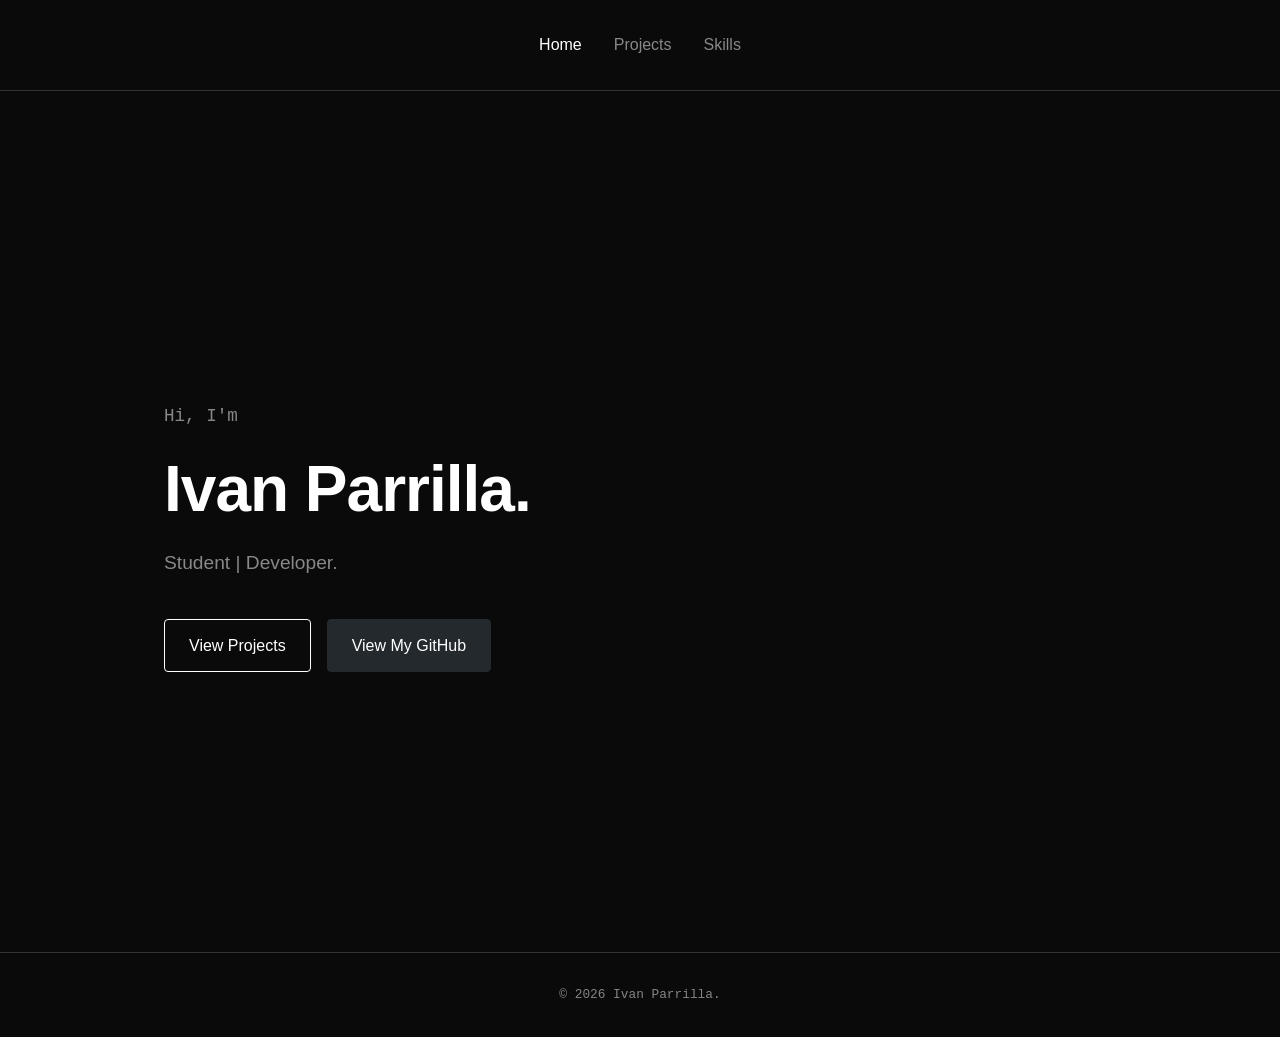
==== commit eef19330: "Update index.html" ====
--- a/index.html
+++ b/index.html
@@ -19,7 +19,7 @@
         <section class="hero" style="min-height: 85vh;">
             <div class="greeting">Hi, I'm</div>
             <h1>Ivan Parrilla.</h1>
-            <p>Student|Developer.</p>
+            <p>Student | Developer.</p>
             
             <div style="display: flex; gap: 1rem; margin-top: 1rem;">
                 <a href="projects.html" class="btn">View Projects</a>
